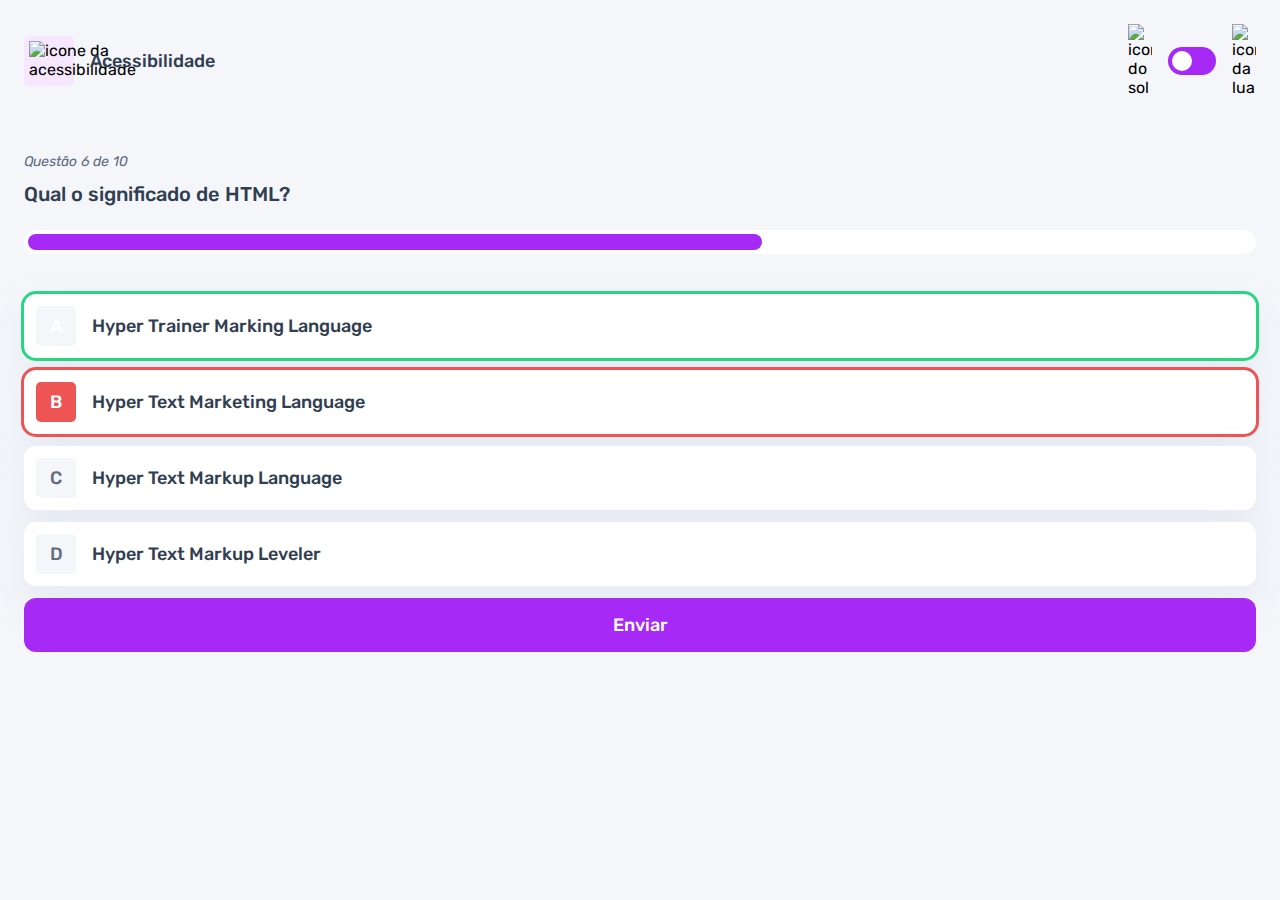
==== pages/quiz/quiz.html @ 8d1f4a77 "adicionado o efeito para alternativas corretas e erradas" ====
<!DOCTYPE html>
<html lang="en">
<head>
    <meta charset="UTF-8">
    <meta name="viewport" content="width=device-width, initial-scale=1.0">
    <link rel="preconnect" href="https://fonts.googleapis.com">
    <link rel="preconnect" href="https://fonts.gstatic.com" crossorigin>
    <link href="https://fonts.googleapis.com/css2?family=Rubik:ital,wght@0,300..900;1,300..900&display=swap" rel="stylesheet">
    <link rel="stylesheet" href="quiz.css">
    <title>Quiz app</title>
</head>
<body>
    <header>
        <div class="assunto">
            <div class="assunto_icone">
                <img src="../../assets/images/icon-accessibility.svg" alt="icone da acessibilidade">
            </div>

            <h1>Acessibilidade</h1>
        </div>

        <div class="tema">
            <img src="../../assets/images/icon-sun-dark.svg" alt="icone do sol">
            <button>
                <div></div>
            </button>
            <img src="../../assets/images/icon-moon-dark.svg" alt="icone da lua">
        </div>
    </header>

    <main>
        <section class="pergunta">
            <p>Questão 6 de 10</p>

            <h2>Qual o significado de HTML?</h2>

            <div class="barra_progresso">
                <div></div>
            </div>
        </section>

        <section class="alternativas">
            <form action="">
                <label for="alternativa_a" id="correta">
                    <input type="radio" id="alternativa_a" name="alternativa">

                    <div>
                        <span>A</span>
                        Hyper Trainer Marking Language
                    </div>
                </label>

                <label for="alternativa_b" id="errada">
                    <input type="radio" id="alternativa_b" name="alternativa">

                    <div>
                        <span>B</span>
                        Hyper Text Marketing Language
                    </div>
                </label>
                
                <label for="alternativa_c">
                    <input type="radio" id="alternativa_c" name="alternativa">

                    <div>
                        <span>C</span>
                        Hyper Text Markup Language
                    </div>
                </label>

                <label for="alternativa_d">
                    <input type="radio" id="alternativa_d" name="alternativa">

                    <div>
                        <span>D</span>
                        Hyper Text Markup Leveler
                    </div>
                </label>
            </form>

            <button>Enviar</button>
        </section>
    </main>
</body>
</html>
---- pages/quiz/quiz.css ----
* {
    margin: 0;
    padding: 0;
    box-sizing: 0;
    font-family: "Rubik", sans-serif;
    -webkit-font-smoothing: antialised;
}

:root {
    --bg-color: #f4f6fa;
    --purple: #a729f5;
    --white: #fff;
    --primary-text-color: #313e51;
    --secondary-text-color: #626c7f;
    --button-bg: #fff;
    --shadow: 0px 16px 40px 0px rgba(143, 160, 193,0.14);
    --bg-html: #fff1e9;
    --bg-css: #e0fdef;
    --bg-javascript: #ebf0ff;
    --bg-acessibilidade: #f6e7ff;
    --green: #26d782;
    --red: #ee5454;
    --bg-mobile: url(../../assets/images/pattern-background-mobile-light.svg);
    --bg-desktop: url(../../assets/images/pattern-background-desktop-light.svg);
}

body.escuro {
    --bg-color: #313e51;
    --bg-mobile: url(../../assets/images/pattern-background-mobile-dark.svg);
    --bg-desktop: url(../../assets/images/pattern-background-desktop-dark.svg);
    --primary-text-color: #fff;
    --secondary-text-color: #abc1e1;
    --button-bg: #3b4d66;
    --shadow: 0px 16px 40px 0px rgba(49, 62, 81, 0.14);


}

body {
    height: 100svh;
    background: var(--bg-mobile) var(--bg-color);
    background-repeat: no-repeat;
    background-size: cover;
}

header {
    display: flex;
    justify-content: space-between;
    padding: 16px 24px;
}

.assunto {
    display: flex;
    align-items: center;
    gap: 16px;
}

.assunto_icone {
    background: var(--bg-acessibilidade);
    width: 40px;
    height: 40px;
    padding: 5px;
    border-radius: 5px;
}

.assunto_icone img {
    width: 100%;
}

.assunto h1 {
    font-size: 18px;
    font-weight: 500;
    color: var(--primary-text-color);
}

.tema {
    padding: 8px 0;
    display: flex;
    align-items: center;
    gap: 8px;
}

.tema img {
    width: 16px;
}

.tema button {
    height: 20px;
    width: 32px;
    background: var(--purple);
    border: 0;
    border-radius: 999px;
    padding: 4px;
}

.tema button div {
    background: var(--white);
    width: 12px;
    height: 12px;
    border-radius: 999px;
}

main {
    padding: 32px 24px;
}

.pergunta {
    margin-bottom: 40px;
}

.pergunta p {
    font-style: italic;
    font-size: 14px;
    color: var(--secondary-text-color);
    margin-bottom: 12px;
}

.pergunta h2 {
    font-size: 20px;
    font-weight: 500;
    color: var(--primary-text-color);
    line-height: 24px;
    margin-bottom: 24px;
}

.barra_progresso {
    background: var(--button-bg);
    height: 16px;
    padding: 4px;
    border-radius: 999px;
}

.barra_progresso div {
    height: 100%;
    width: 60%;
    background: var(--purple);
    border-radius: 999px;
}

.alternativas form {
    display: flex;
    flex-direction: column;
    gap: 12px;
    margin-bottom: 12px;
}

.alternativas label {
    display: block;
    background: var(--button-bg);
    padding: 12px;
    font-size: 18px;
    font-weight: 500;
    border-radius: 12px;
    box-shadow: var(--shadow);
    color: var(--primary-text-color);
}

.alternativas label:has(input:checked) {
    outline: 3px solid var(--purple);

    & span {
        background: var(--purple);
        color: var(--white);
    }
}

.alternativas label#correta {
    outline: 3px solid var(--green);

    & span {
        box-pack: var(--green);
        color: var(--white);
    }
}

.alternativas label#errada {
    outline: 3px solid var(--red);

    & span {
        background: var(--red);
        color: var(--white);
    }
}

.alternativas input {
    display: none;
}

.alternativas div {
    display: flex;
    align-items: center;
    gap: 16px;
}

.alternativas div span {
    display: block;
    width: 40px;
    height: 40px;
    background: var(--bg-color);
    border-radius: 5px;
    color: var(--secondary-text-color);

    display: flex;
    align-items: center;
    justify-content: center;
    flex-shrink: 0;
}

.alternativas button {
    padding: 16px;
    border-radius: 12px;
    border: none;
    background: var(--purple);
    color: var(--white);
    width: 100%;

    font-size: 18px;
    font-weight: 500;
}

@media(min-width: 1100px){
    .tema {
        gap: 16px;
    }

    .tema img {
        width:24px;
    }

    .tema button {
        width: 48px;
        height: 28px;
    }

    .tema button div {
        width: 20px;
        height: 20px;

    }
}
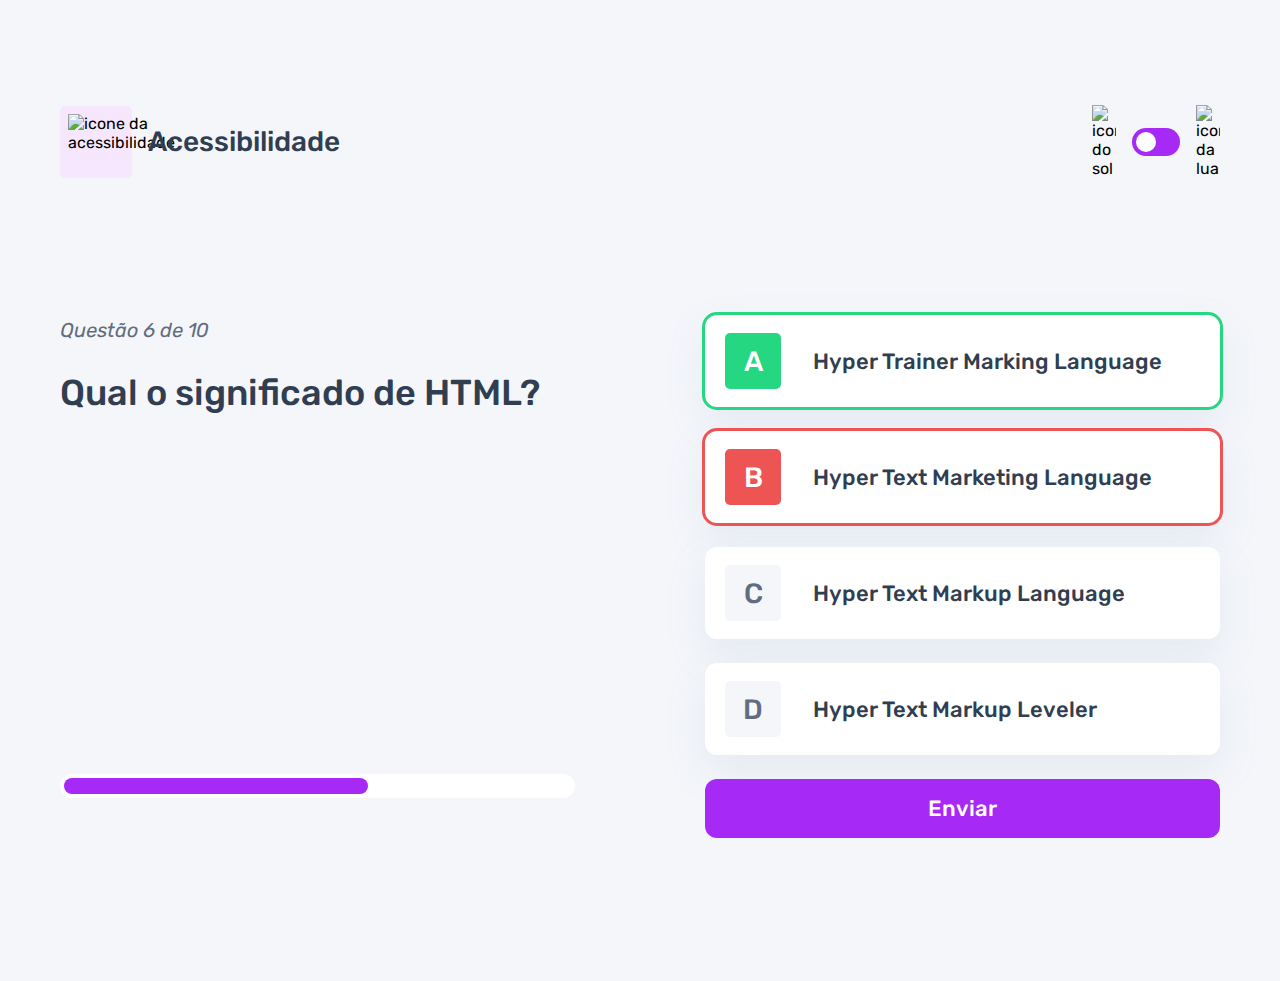
==== commit 70180080: "adicionada a responsividade p desktop" ====
--- a/pages/quiz/quiz.html
+++ b/pages/quiz/quiz.html
@@ -30,10 +30,12 @@
 
     <main>
         <section class="pergunta">
-            <p>Questão 6 de 10</p>
 
-            <h2>Qual o significado de HTML?</h2>
+            <div>
+                <p>Questão 6 de 10</p>
 
+                 <h2>Qual o significado de HTML?</h2>
+          </div>
             <div class="barra_progresso">
                 <div></div>
             </div>
--- a/pages/quiz/quiz.css
+++ b/pages/quiz/quiz.css
@@ -168,7 +168,7 @@
     outline: 3px solid var(--green);
 
     & span {
-        box-pack: var(--green);
+        background: var(--green);
         color: var(--white);
     }
 }
@@ -219,6 +219,22 @@
 }
 
 @media(min-width: 1100px){
+    header {
+        margin-block: 81px;
+        max-width: 1160px;
+        margin-inline: auto;
+    }
+
+    .assunto_icone {
+        width: 56px;
+        height: 56px;
+        padding: 8px;
+    }
+
+    .assunto h1 {
+        font-size: 28px;
+    }
+
     .tema {
         gap: 16px;
     }
@@ -237,4 +253,57 @@
         height: 20px;
 
     }
+
+    main {
+        max-width: 1160px;
+        margin-inline: auto;
+
+        display: flex;
+        gap: 130px;
+    }
+
+    section {
+        width: 100%;
+    }
+
+    .pergunta {
+        display: flex;
+        flex-direction: column;
+        justify-content: space-between;
+    }
+
+    .pergunta p {
+        font-size: 20px;
+        line-height: 30px;
+        margin-bottom: 27px;
+    }
+
+    .pergunta h2 {
+        font-size: 36px;
+        line-height: 42px;
+    }
+
+    .alternativas form {
+        gap: 24px;
+        margin-bottom: 24px;
+    }
+
+    .alternativas label {
+        font-size: 22px;
+        padding: 18px 20px;
+    }
+
+    .alternativas div {
+        gap: 32px;
+    }
+
+    .alternativas div span {
+        width: 56px;
+        height: 56px;
+        font-size: 28px;
+    }
+
+    .alternativas button {
+        font-size: 22px;
+    }
 }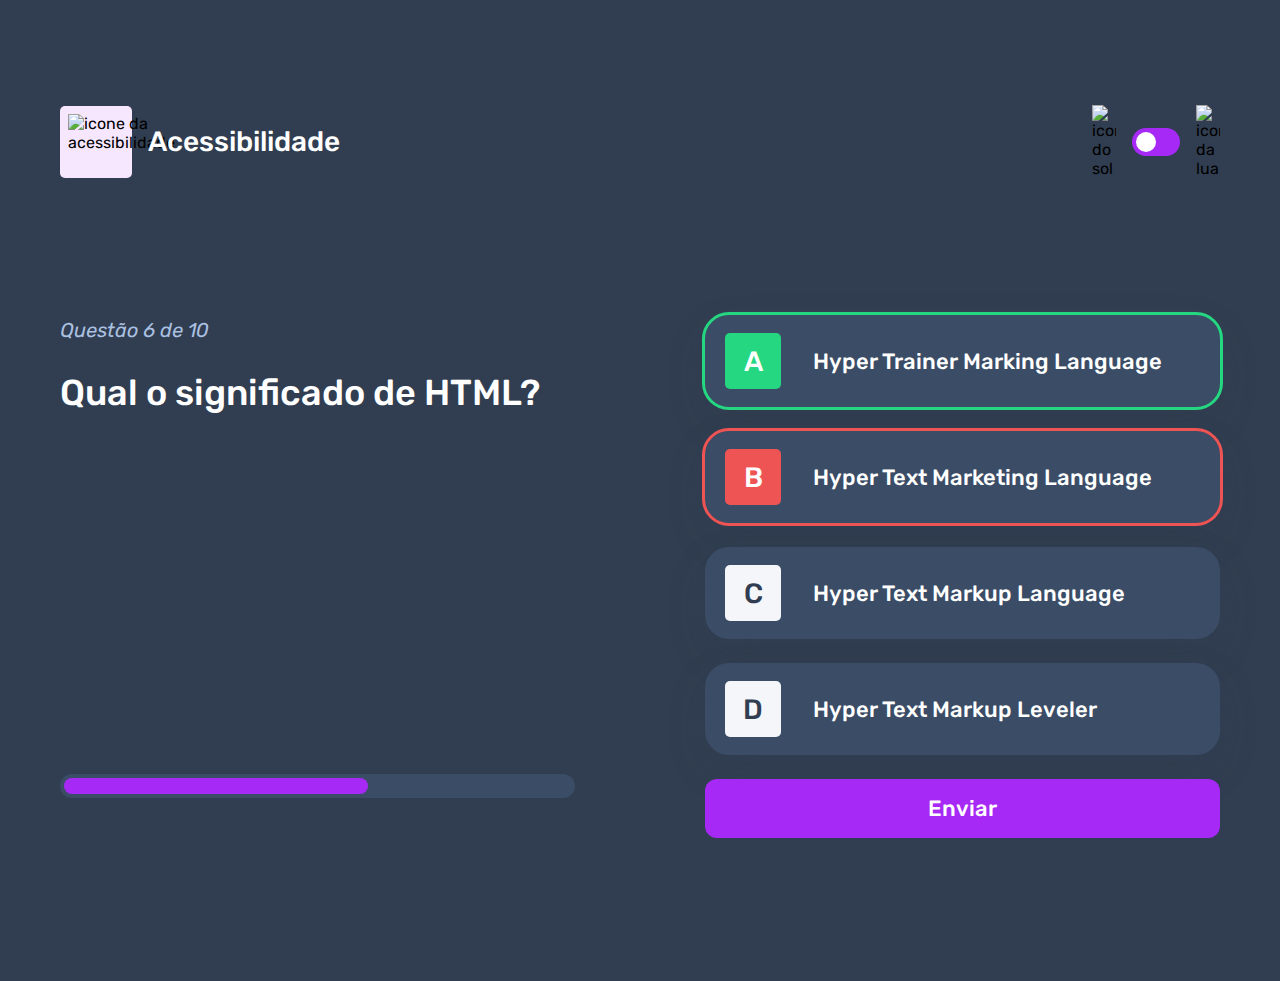
==== commit d39bf1d4: "Ajuste das cors no tema dark" ====
--- a/pages/quiz/quiz.html
+++ b/pages/quiz/quiz.html
@@ -9,7 +9,7 @@
     <link rel="stylesheet" href="quiz.css">
     <title>Quiz app</title>
 </head>
-<body>
+<body class="escuro">
     <header>
         <div class="assunto">
             <div class="assunto_icone">
--- a/pages/quiz/quiz.css
+++ b/pages/quiz/quiz.css
@@ -8,6 +8,9 @@
 
 :root {
     --bg-color: #f4f6fa;
+    --bg-span: #f4f6fa;
+    --color-span: #626c7f;
+    --purple-hover: rgba(167, 41, 245, 0.7);
     --purple: #a729f5;
     --white: #fff;
     --primary-text-color: #313e51;
@@ -26,6 +29,7 @@
 
 body.escuro {
     --bg-color: #313e51;
+    --color-span: #313e51;
     --bg-mobile: url(../../assets/images/pattern-background-mobile-dark.svg);
     --bg-desktop: url(../../assets/images/pattern-background-desktop-dark.svg);
     --primary-text-color: #fff;
@@ -153,6 +157,14 @@
     border-radius: 12px;
     box-shadow: var(--shadow);
     color: var(--primary-text-color);
+    cursor: pointer;
+}
+
+.alternativas label:hover {
+    & span {
+        background: var(--bg-acessibilidade);
+        color: var(--purple);
+    }
 }
 
 .alternativas label:has(input:checked) {
@@ -196,9 +208,9 @@
     display: block;
     width: 40px;
     height: 40px;
-    background: var(--bg-color);
+    background: var(--bg-span);
     border-radius: 5px;
-    color: var(--secondary-text-color);
+    color: var(--color-span);
 
     display: flex;
     align-items: center;
@@ -216,6 +228,12 @@
 
     font-size: 18px;
     font-weight: 500;
+    transition: background 0.3s;
+}
+
+.alternativas button:hover{
+    background: var(--purple-hover);
+    cursor: pointer;
 }
 
 @media(min-width: 1100px){
@@ -291,6 +309,7 @@
     .alternativas label {
         font-size: 22px;
         padding: 18px 20px;
+        border-radius: 24px;
     }
 
     .alternativas div {
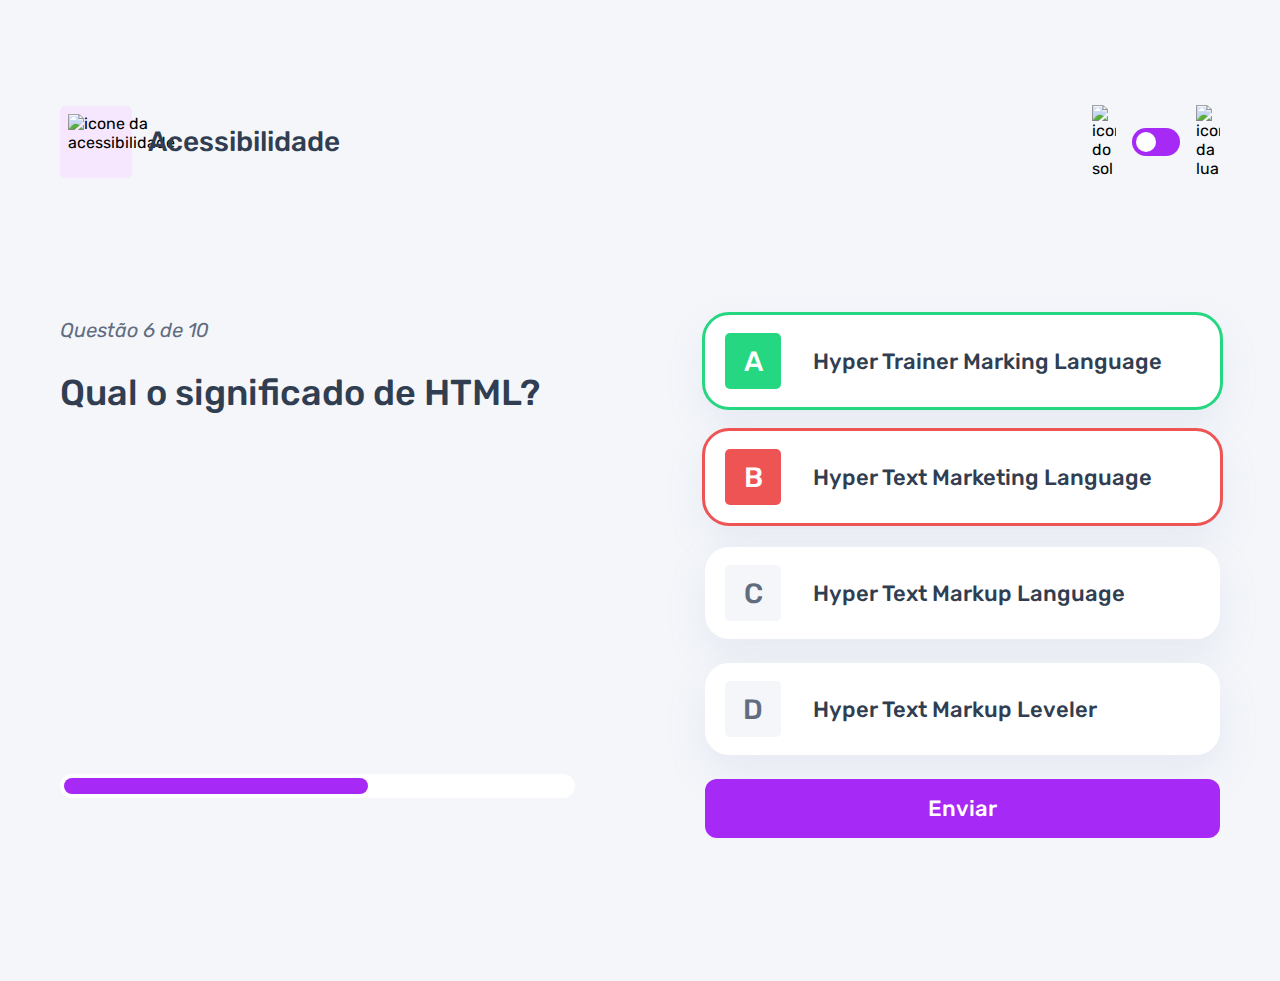
==== commit da153411: "Ajuste do fundo para o desktop no quiz.css" ====
--- a/pages/quiz/quiz.html
+++ b/pages/quiz/quiz.html
@@ -9,7 +9,7 @@
     <link rel="stylesheet" href="quiz.css">
     <title>Quiz app</title>
 </head>
-<body class="escuro">
+<body>
     <header>
         <div class="assunto">
             <div class="assunto_icone">
--- a/pages/quiz/quiz.css
+++ b/pages/quiz/quiz.css
@@ -237,6 +237,12 @@
 }
 
 @media(min-width: 1100px){
+    body {
+        background: var(--bg-desktop) var(--bg-color);
+        background-size: cover;
+        background-repeat: no-repeat;
+    }
+
     header {
         margin-block: 81px;
         max-width: 1160px;
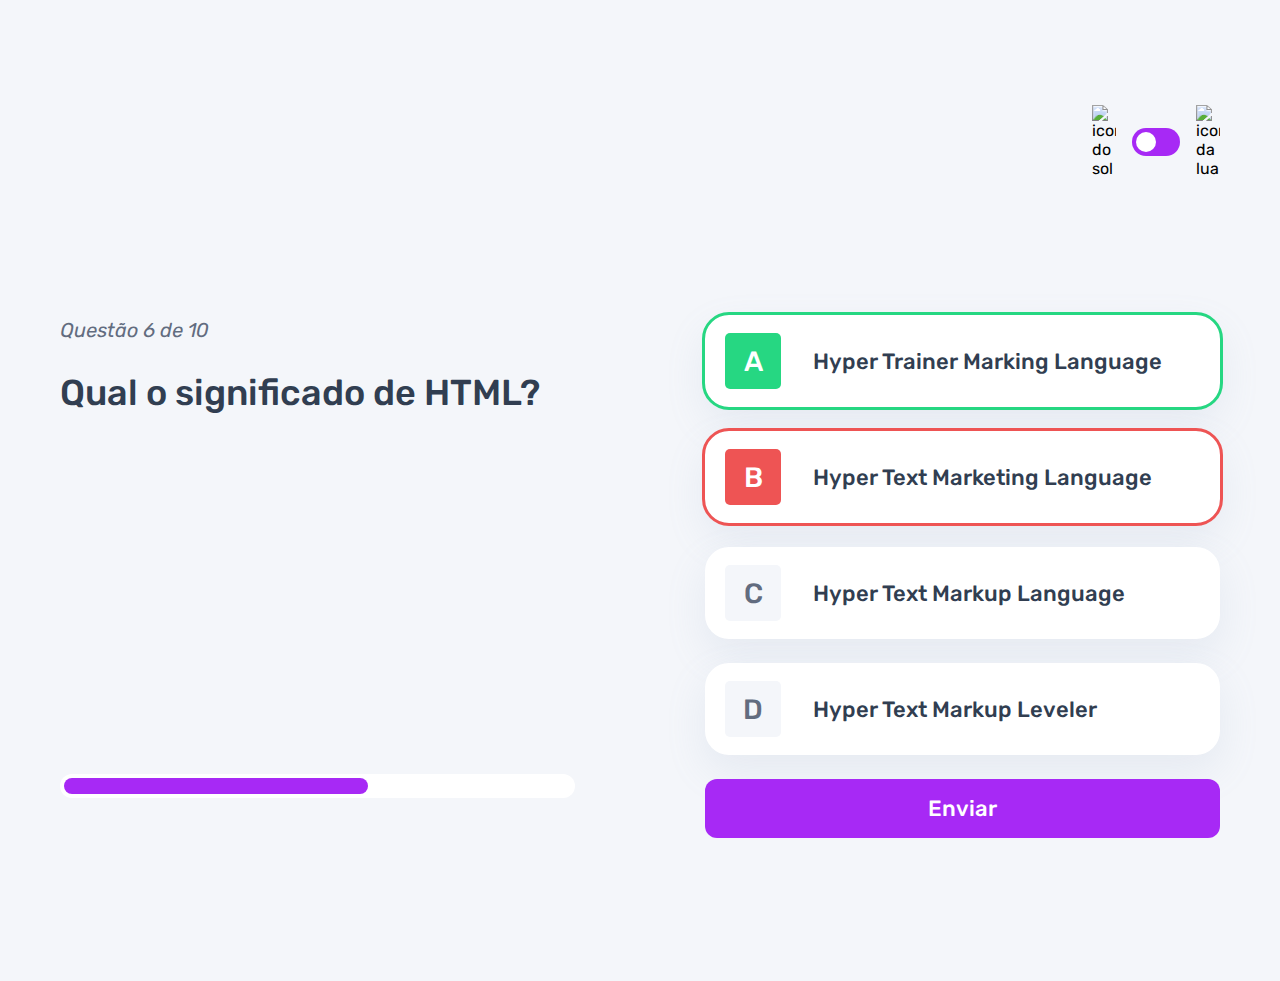
==== commit 32af65a8: "alteração dinâmica do assunto da pagina" ====
--- a/pages/quiz/quiz.html
+++ b/pages/quiz/quiz.html
@@ -7,16 +7,18 @@
     <link rel="preconnect" href="https://fonts.gstatic.com" crossorigin>
     <link href="https://fonts.googleapis.com/css2?family=Rubik:ital,wght@0,300..900;1,300..900&display=swap" rel="stylesheet">
     <link rel="stylesheet" href="quiz.css">
+    <script src="./quiz.js" type="module" defer></script>
+    
     <title>Quiz app</title>
 </head>
 <body>
     <header>
         <div class="assunto">
             <div class="assunto_icone">
-                <img src="../../assets/images/icon-accessibility.svg" alt="icone da acessibilidade">
+                <img src="" alt="">
             </div>
 
-            <h1>Acessibilidade</h1>
+            <h1></h1>
         </div>
 
         <div class="tema">
--- a/pages/quiz/quiz.css
+++ b/pages/quiz/quiz.css
@@ -59,8 +59,23 @@
     gap: 16px;
 }
 
+.assunto_icone.html {
+    background: var(--bg-html);
+}
+
+.assunto_icone.css {
+    background: var(--bg-css);
+}
+
+.assunto_icone.javascript {
+    background: var(--bg-javascript);
+}
+
+.assunto_icone.acessibilidade{
+    background: var(--bg-acessibilidade);
+}
+
 .assunto_icone {
-    background: var(--bg-acessibilidade);
     width: 40px;
     height: 40px;
     padding: 5px;
@@ -95,6 +110,8 @@
     border: 0;
     border-radius: 999px;
     padding: 4px;
+    display: flex;
+    cursor: pointer;
 }
 
 .tema button div {
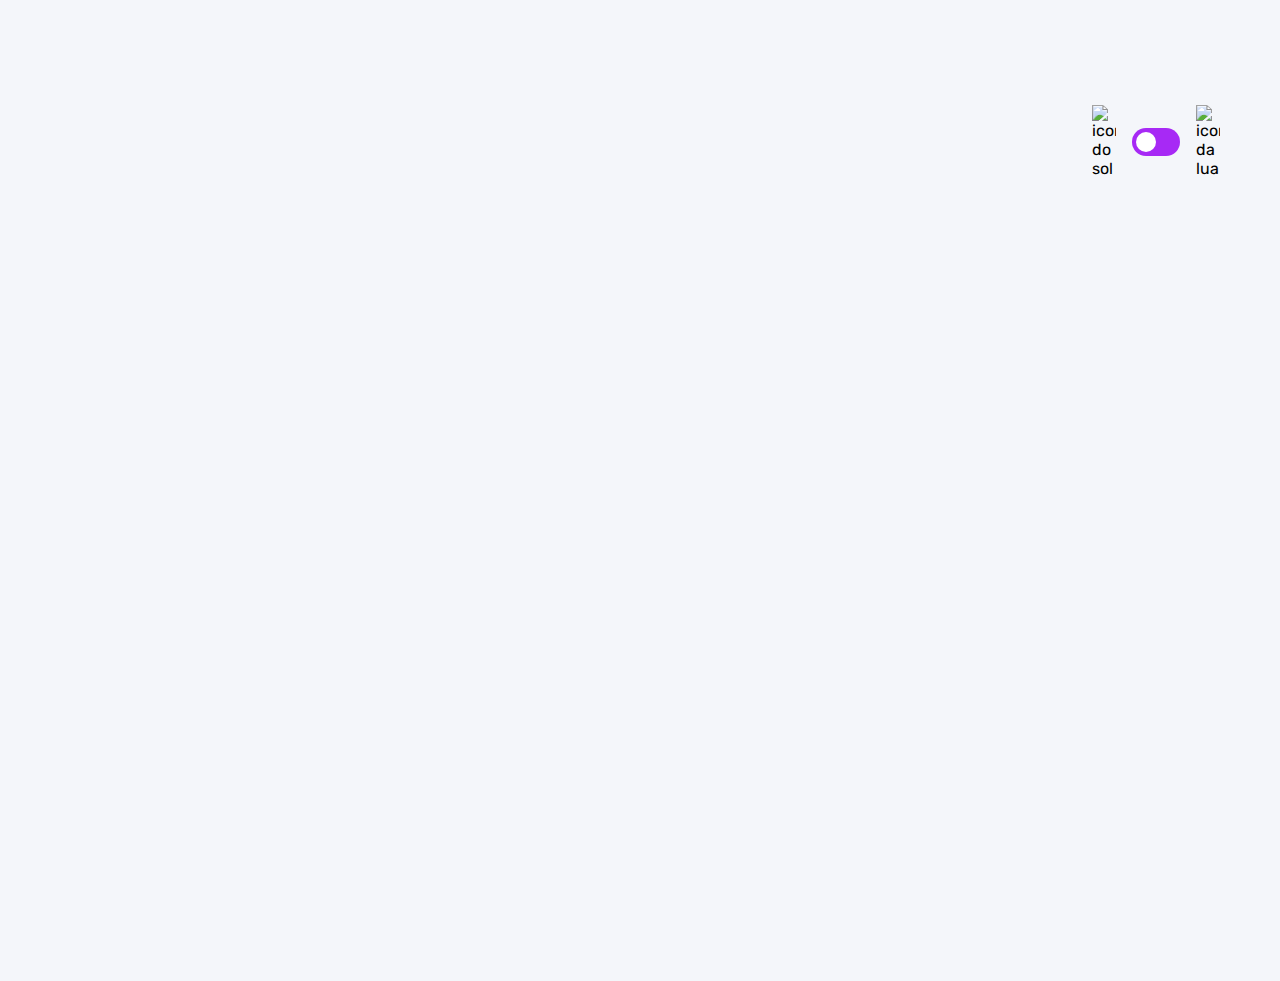
==== commit 7ba6857a: "adicionadas as fuç~es de buscar as e montar as perguntas no html" ====
--- a/pages/quiz/quiz.html
+++ b/pages/quiz/quiz.html
@@ -31,59 +31,6 @@
     </header>
 
     <main>
-        <section class="pergunta">
-
-            <div>
-                <p>Questão 6 de 10</p>
-
-                 <h2>Qual o significado de HTML?</h2>
-          </div>
-            <div class="barra_progresso">
-                <div></div>
-            </div>
-        </section>
-
-        <section class="alternativas">
-            <form action="">
-                <label for="alternativa_a" id="correta">
-                    <input type="radio" id="alternativa_a" name="alternativa">
-
-                    <div>
-                        <span>A</span>
-                        Hyper Trainer Marking Language
-                    </div>
-                </label>
-
-                <label for="alternativa_b" id="errada">
-                    <input type="radio" id="alternativa_b" name="alternativa">
-
-                    <div>
-                        <span>B</span>
-                        Hyper Text Marketing Language
-                    </div>
-                </label>
-                
-                <label for="alternativa_c">
-                    <input type="radio" id="alternativa_c" name="alternativa">
-
-                    <div>
-                        <span>C</span>
-                        Hyper Text Markup Language
-                    </div>
-                </label>
-
-                <label for="alternativa_d">
-                    <input type="radio" id="alternativa_d" name="alternativa">
-
-                    <div>
-                        <span>D</span>
-                        Hyper Text Markup Leveler
-                    </div>
-                </label>
-            </form>
-
-            <button>Enviar</button>
-        </section>
     </main>
 </body>
 </html>